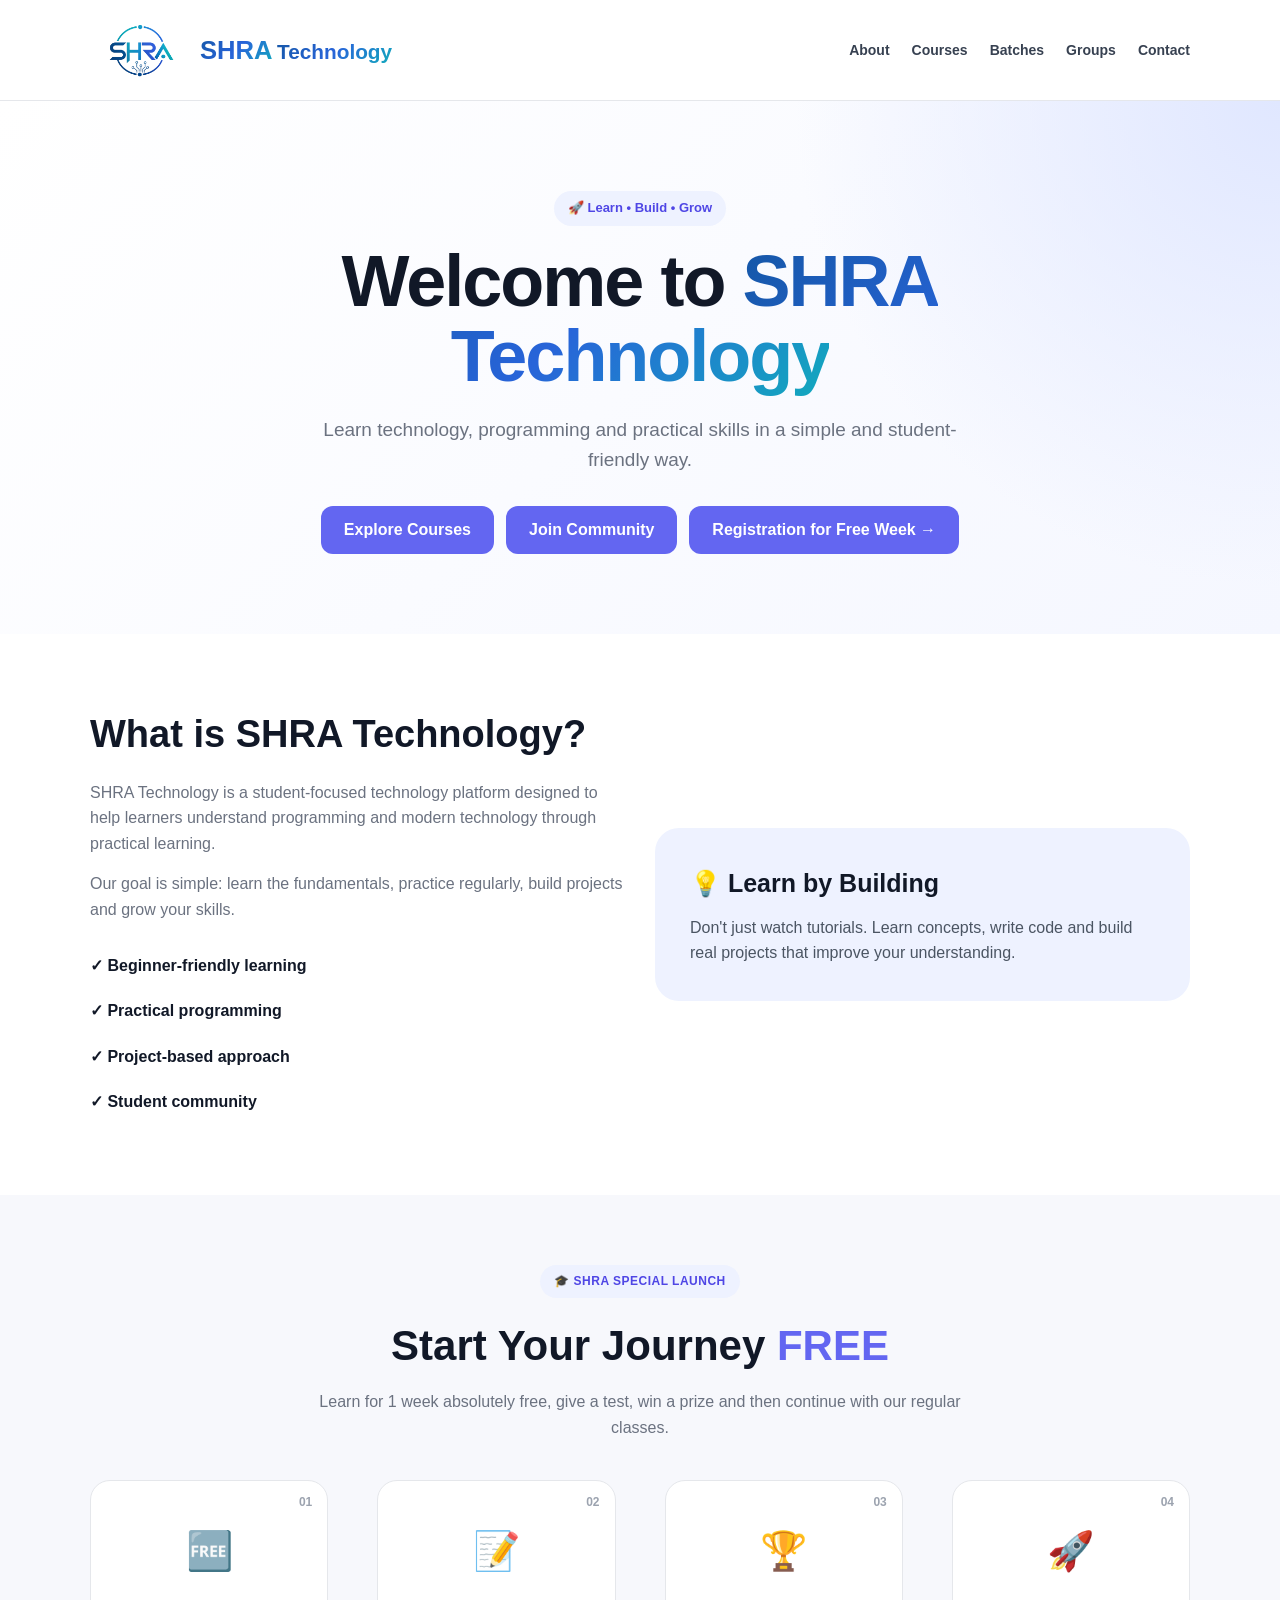
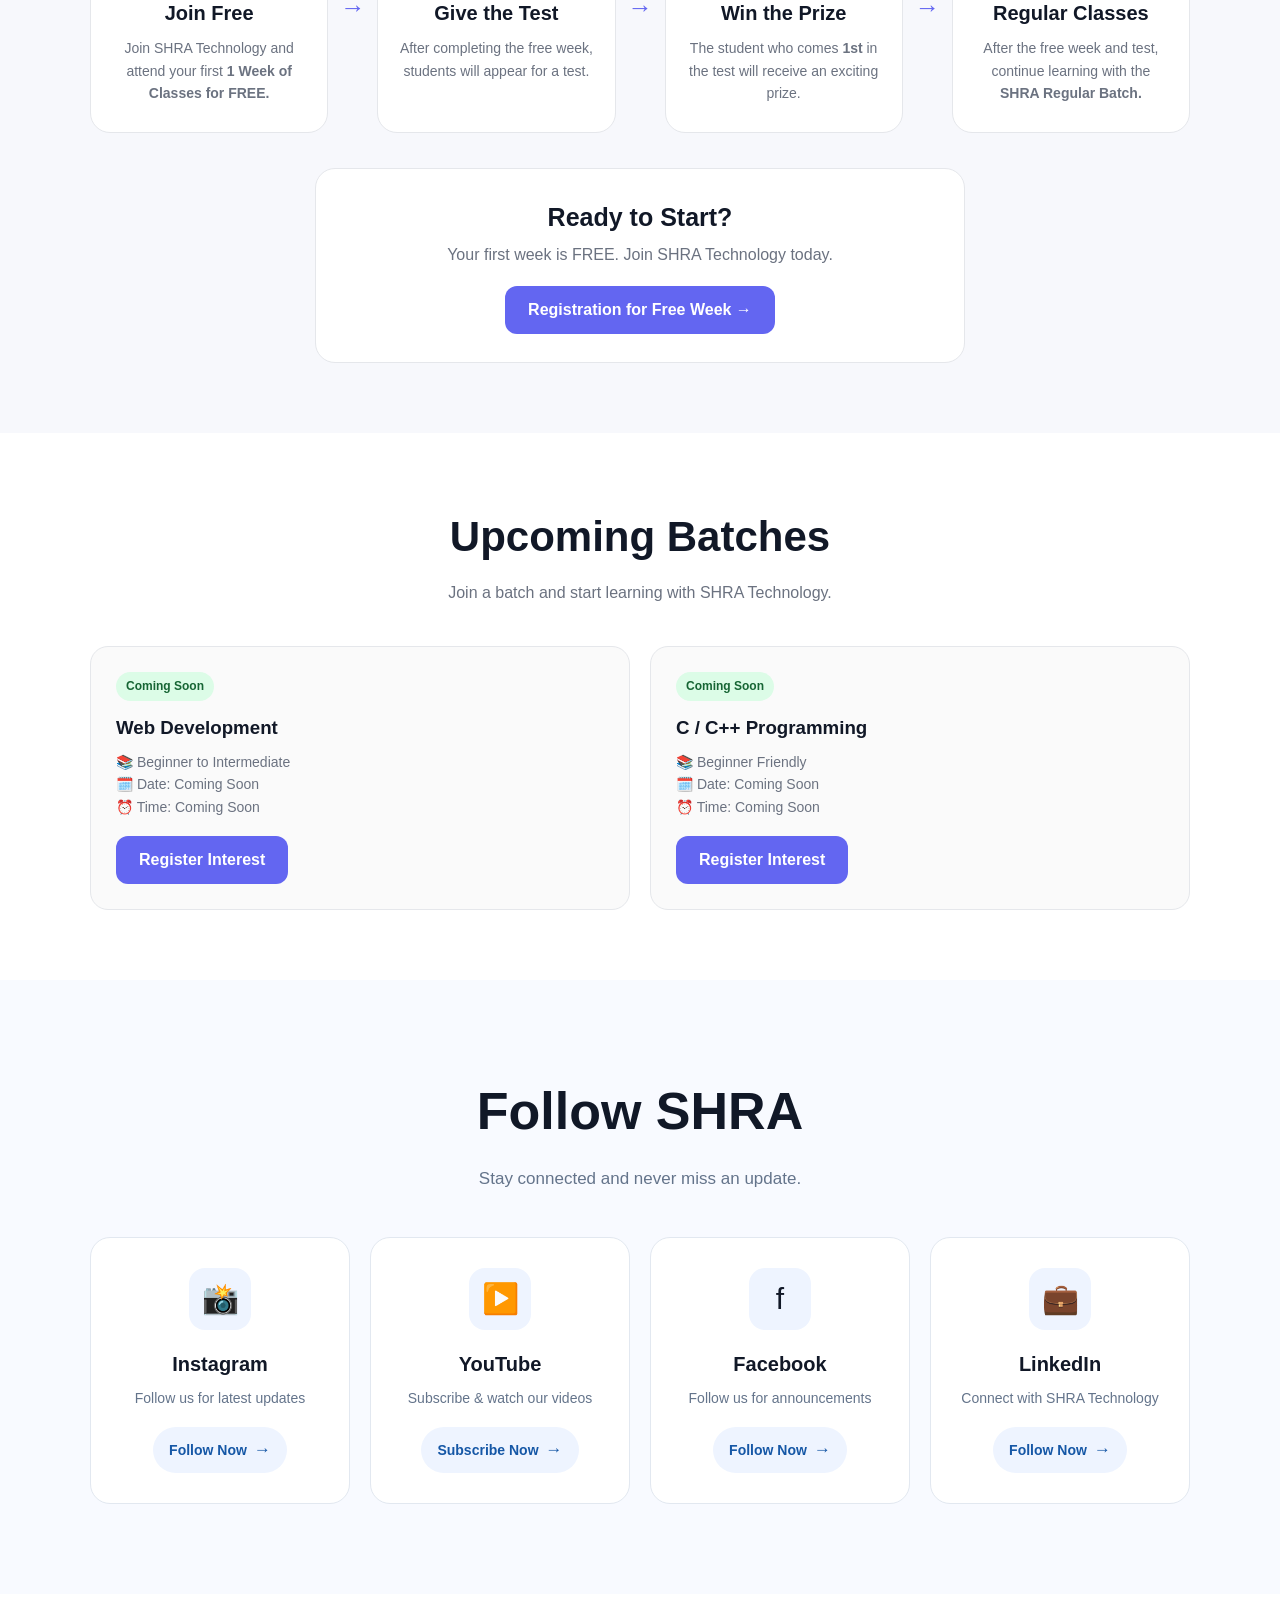
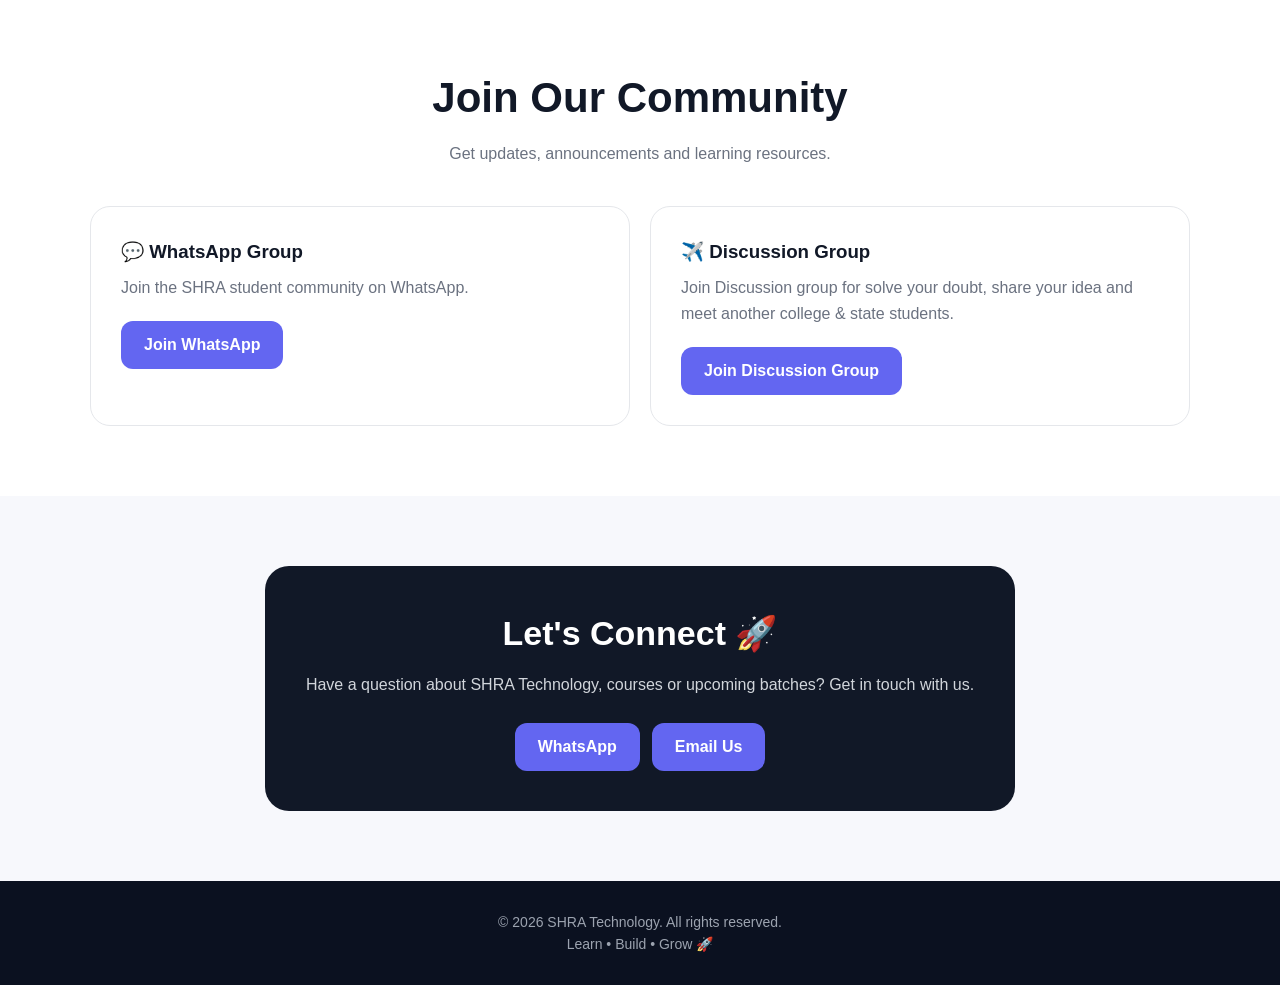
==== frontend/home/index.html @ 5fc8b81d "add backend" ====
<!DOCTYPE html>
<html lang="en">

<head>
    <meta charset="UTF-8">
    <meta name="viewport" content="width=device-width, initial-scale=1.0">

    <title>SHRA Technology | Learn • Build • Grow</title>
    <meta name="description" content="SHRA Technology - Learn programming, technology and practical skills.">

    <link rel="stylesheet" href="style.css">
</head>

<body>

    <!-- =========================
       NAVBAR
  ========================== -->

    <header>
        <div class="container navbar">

            <!-- Logo + Brand Name -->
            <a href="#home" class="brand">
                <div class="logo">
                    <img src="../../Image/logo-shra.png" alt="SHRA Technology Logo">
                </div>

                <div class="brand-name">
                    <strong>SHRA</strong>
                    <span>Technology</span>
                </div>
            </a>


            <!-- Mobile Menu -->
            <button class="menu-btn" id="menuBtn" aria-label="Open menu">
                ☰
            </button>


            <!-- Navigation -->
            <ul class="nav-links" id="navLinks">
                <li><a href="#about">About</a></li>
                <li><a href="#free-week">Courses</a></li>
                <li><a href="#batches">Batches</a></li>
                <li><a href="#community">Groups</a></li>
                <li><a href="#contact">Contact</a></li>
            </ul>

        </div>
    </header>


    <!-- =========================
       HERO
  ========================== -->

    <main>

        <section class="hero" id="home">
            <div class="container hero-content">

                <div class="badge">
                    🚀 Learn • Build • Grow
                </div>

                <h1>
                    Welcome to
                    <span>SHRA Technology</span>
                </h1>

                <p>
                    Learn technology, programming and practical skills
                    in a simple and student-friendly way.
                </p>

                <div class="hero-buttons">
                    <a href="#batches" class="btn btn-primary">
                        Explore Courses
                    </a>

                    <a href="#community" class="btn btn-primary">
                        Join Community
                    </a>

                    <a href="../registration/registration.html" class="btn btn-primary">
                        Registration for Free Week →
                    </a>
                </div>

            </div>
        </section>





        <!-- =========================
         ABOUT
    ========================== -->

        <section class="intro" id="about">

            <div class="container intro-grid">

                <div class="intro-text">

                    <h2>What is SHRA Technology?</h2>

                    <p>
                        SHRA Technology is a student-focused technology
                        platform designed to help learners understand
                        programming and modern technology through
                        practical learning.
                    </p>

                    <p>
                        Our goal is simple:
                        learn the fundamentals, practice regularly,
                        build projects and grow your skills.
                    </p>

                    <ul class="highlight-list">
                        <li>✓ Beginner-friendly learning</li>
                        <li>✓ Practical programming</li>
                        <li>✓ Project-based approach</li>
                        <li>✓ Student community</li>
                    </ul>

                </div>

                <div class="intro-card">

                    <h3>💡 Learn by Building</h3>

                    <p>
                        Don't just watch tutorials.
                        Learn concepts, write code and build
                        real projects that improve your understanding.
                    </p>

                </div>

            </div>

        </section>




        <!-- =========================
     SHRA FREE WEEK JOURNEY
========================== -->

        <section class="journey-section" id="free-week">

            <div class="container">

                <div class="section-title">
                    <span class="journey-badge">🎓 SHRA SPECIAL LAUNCH</span>

                    <h2>
                        Start Your Journey <span>FREE</span>
                    </h2>

                    <p>
                        Learn for 1 week absolutely free, give a test,
                        win a prize and then continue with our regular classes.
                    </p>
                </div>


                <div class="journey">

                    <!-- STEP 1 -->
                    <div class="journey-card">

                        <div class="step-number">01</div>

                        <div class="journey-icon">🆓</div>

                        <h3>Join Free</h3>

                        <p>
                            Join SHRA Technology and attend your
                            first <strong>1 Week of Classes for FREE.</strong>
                        </p>

                    </div>


                    <div class="journey-arrow">→</div>


                    <!-- STEP 2 -->
                    <div class="journey-card">

                        <div class="step-number">02</div>

                        <div class="journey-icon">📝</div>

                        <h3>Give the Test</h3>

                        <p>
                            After completing the free week,
                            students will appear for a test.
                        </p>

                    </div>


                    <div class="journey-arrow">→</div>


                    <!-- STEP 3 -->
                    <div class="journey-card">

                        <div class="step-number">03</div>

                        <div class="journey-icon">🏆</div>

                        <h3>Win the Prize</h3>

                        <p>
                            The student who comes <strong>1st</strong>
                            in the test will receive an exciting prize.
                        </p>

                    </div>


                    <div class="journey-arrow">→</div>


                    <!-- STEP 4 -->
                    <div class="journey-card">

                        <div class="step-number">04</div>

                        <div class="journey-icon">🚀</div>

                        <h3>Regular Classes</h3>

                        <p>
                            After the free week and test,
                            continue learning with the
                            <strong>SHRA Regular Batch.</strong>
                        </p>

                    </div>

                </div>


                <div class="journey-cta">

                    <h3>Ready to Start?</h3>

                    <p>
                        Your first week is FREE. Join SHRA Technology today.
                    </p>

                    <a href="../registration/registration.html" class="btn btn-primary">
                        Registration for Free Week →
                    </a>

                </div>

            </div>

        </section>




        <!-- =========================
         UPCOMING BATCHES
    ========================== -->

        <section class="batch-section" id="batches">

            <div class="container">

                <div class="section-title">

                    <h2>Upcoming Batches</h2>

                    <p>
                        Join a batch and start learning with SHRA Technology.
                    </p>

                </div>

                <div class="batch-list">

                    <div class="batch-card">

                        <span class="batch-status">
                            Coming Soon
                        </span>

                        <h3>Web Development</h3>

                        <p class="batch-info">
                            📚 Beginner to Intermediate<br>
                            🗓️ Date: Coming Soon<br>
                            ⏰ Time: Coming Soon
                        </p>

                        <a href="../registration/registration.html" class="btn btn-primary" target="_blank"
                            rel="noopener">
                            Register Interest
                        </a>

                    </div>


                    <div class="batch-card">

                        <span class="batch-status">
                            Coming Soon
                        </span>

                        <h3>C / C++ Programming</h3>

                        <p class="batch-info">
                            📚 Beginner Friendly<br>
                            🗓️ Date: Coming Soon<br>
                            ⏰ Time: Coming Soon
                        </p>

                        <a href="../registration/registration.html" class="btn btn-primary" target="_blank"
                            rel="noopener">
                            Register Interest
                        </a>

                    </div>

                </div>

            </div>

        </section>




        <!-- =========================
         SOCIAL MEDIA
    ========================== -->

        <section class="social-section" id="community">

            <div class="container">

                <div class="social-header">
                    <h2>Follow SHRA</h2>
                    <p>
                        Stay connected and never miss an update.
                    </p>
                </div>

                <div class="social-grid">

                    <!-- Instagram -->
                    <a href="https://www.instagram.com/shra_technologies?stkn=MTViZnFsajlxaDlvbA==" target="_blank"
                        class="social-card instagram-card">

                        <div class="social-icon">
                            📸
                        </div>

                        <h3>Instagram</h3>

                        <p>
                            Follow us for latest updates
                        </p>

                        <span class="social-action">
                            Follow Now <span>→</span>
                        </span>

                    </a>


                    <!-- YouTube -->
                    <a href="https://www.youtube.com/@shratechnology" target="_blank" class="social-card youtube-card">

                        <div class="social-icon">
                            ▶️
                        </div>

                        <h3>YouTube</h3>

                        <p>
                            Subscribe & watch our videos
                        </p>

                        <span class="social-action">
                            Subscribe Now <span>→</span>
                        </span>

                    </a>


                    <!-- Facebook -->
                    <a href="https://www.facebook.com/profile.php?id=61591352873069&mibextid=ZbWKwL" target="_blank"
                        class="social-card facebook-card">

                        <div class="social-icon">
                            f
                        </div>

                        <h3>Facebook</h3>

                        <p>
                            Follow us for announcements
                        </p>

                        <span class="social-action">
                            Follow Now <span>→</span>
                        </span>

                    </a>


                    <!-- LinkedIn -->
                    <a href="https://www.linkedin.com/company/shra-technologies/" target="_blank"
                        class="social-card linkedin-card">

                        <div class="social-icon">
                            💼
                        </div>

                        <h3>LinkedIn</h3>

                        <p>
                            Connect with SHRA Technology
                        </p>

                        <span class="social-action">
                            Follow Now <span>→</span>
                        </span>

                    </a>

                </div>

            </div>

        </section>


        <!-- =========================
         COMMUNITY GROUPS
    ========================== -->

        <section class="community" id="community">

            <div class="container">

                <div class="section-title">

                    <h2>Join Our Community</h2>

                    <p>
                        Get updates, announcements and learning resources.
                    </p>

                </div>

                <div class="community-grid">

                    <div class="community-card">

                        <h3>💬 WhatsApp Group</h3>

                        <p>
                            Join the SHRA student community on WhatsApp.
                        </p>

                        <a href="https://chat.whatsapp.com/IMfl4rnJ6Rx86sFGQqDqdq" class="btn btn-primary"
                            target="_blank" rel="noopener">
                            Join WhatsApp
                        </a>

                    </div>


                    <div class="community-card">

                        <h3>✈️ Discussion Group </h3>

                        <p>
                            Join Discussion group for solve your doubt, share your idea
                            and meet another college & state students.
                        </p>

                        <a href="https://chat.whatsapp.com/JYbAt9P2Fh1AY6NOVOBKC4" class="btn btn-primary"
                            target="_blank" rel="noopener">
                            Join Discussion Group
                        </a>

                    </div>

                </div>

            </div>

        </section>


        <!-- =========================
         CONTACT
    ========================== -->

        <section id="contact">

            <div class="container">

                <div class="contact-card">

                    <h2>Let's Connect 🚀</h2>

                    <p>
                        Have a question about SHRA Technology,
                        courses or upcoming batches?
                        Get in touch with us.
                    </p>

                    <div class="contact-links">

                        <a href="https://wa.me/918400076122" class="btn btn-primary" target="_blank" rel="noopener">
                            WhatsApp
                        </a>

                        <a href="mailto:shratechnology@gmail.com" class="btn btn-primary">
                            Email Us
                        </a>

                    </div>

                </div>

            </div>

        </section>

    </main>


    <!-- =========================
       FOOTER
  ========================== -->

    <footer>

        <div class="container">

            <p>
                © <span id="year"></span> SHRA Technology.
                All rights reserved.
            </p>

            <p>
                Learn • Build • Grow 🚀
            </p>

        </div>

    </footer>


    <!-- =========================
       JAVASCRIPT
  ========================== -->

    <script src="script.js"></script>

</body>

</html>
---- frontend/home/style.css ----
/* =========================
       RESET & GLOBAL
    ========================== */

* {
  margin: 0;
  padding: 0;
  box-sizing: border-box;
}

html {
  scroll-behavior: smooth;
}

body {
  font-family: Arial, Helvetica, sans-serif;
  background: #f7f8fc;
  color: #111827;
  line-height: 1.6;
}

a {
  text-decoration: none;
  color: inherit;
}

img {
  max-width: 100%;
  display: block;
}

.container {
  width: min(1100px, 92%);
  margin: auto;
}

section {
  padding: 70px 0;
}

.section-title {
  text-align: center;
  margin-bottom: 40px;
}

.section-title h2 {
  font-size: clamp(28px, 6vw, 42px);
  margin-bottom: 10px;
}

.section-title p {
  color: #6b7280;
  max-width: 650px;
  margin: auto;
}

/* =========================
       NAVBAR
    ========================== */

header {
  position: sticky;
  top: 0;
  z-index: 1000;

  background: rgba(255, 255, 255, 0.95);
  backdrop-filter: blur(10px);

  border-bottom: 1px solid #e5e7eb;
}

.navbar {
  min-height: 70px;

  display: flex;
  align-items: center;
  justify-content: space-between;
}


/* =========================
   LOGO + BRAND
========================= */

.brand {
  display: flex;
  align-items: center;

  gap: 10px;

  flex-shrink: 0;
}

.logo {
  display: flex;
  align-items: center;
}

.logo img {
  width: 100px;
  height: 100px;

  object-fit: contain;
  display: block;
}


/* =========================
   BRAND NAME
========================= */

.brand-name strong,
.brand-name span {
    font-weight: 800;

    background: linear-gradient(
        135deg,
        #1557a6,
        #2864d9,
        #12a9bd
    );

    font-family: "Poppins", sans-serif;

    font-size: clamp(1rem,2vw,1.7rem);
    font-weight: 600;

    -webkit-background-clip: text;
    -webkit-text-fill-color: transparent;
    background-clip: text;
}

.brand-name strong {
    font-size: clamp(1rem,2vw,1.8rem);
}

.brand-name span {
    margin-top: 5px;
    font-size: clamp(1rem,2vw,1.3rem);
}


/* =========================
   NAVIGATION
========================= */

.nav-links {
  display: flex;
  align-items: center;

  gap: 22px;

  list-style: none;
}

.nav-links a {
  font-size: 14px;
  font-weight: 600;

  color: #374151;

  transition: color 0.2s ease;
}

.nav-links a:hover {
  color: #6366f1;
}


/* =========================
   MOBILE MENU
========================= */

.menu-btn {
  display: none;

  border: none;
  background: transparent;

  font-size: 28px;

  cursor: pointer;
}


/* =========================
   MOBILE
========================= */

@media (max-width: 800px) {

  .navbar {
    min-height: 65px;
  }

  .logo img {
    width: 42px;
    height: 42px;
  }

  .brand-name strong {
    font-size: 18px;
  }

  .brand-name span {
    font-size: 15px;
  }

  .nav-links {
    position: absolute;

    top: 65px;
    left: 0;
    right: 0;

    background: white;

    display: none;
    flex-direction: column;
    align-items: flex-start;

    padding: 20px 5%;

    border-bottom: 1px solid #e5e7eb;
  }

  .nav-links.active {
    display: flex;
  }

  .menu-btn {
    display: block;
  }
}

/* =========================
       HERO
    ========================== */

.hero {
  padding: 90px 0 80px;
  background:
    radial-gradient(circle at top right, #e0e7ff, transparent 35%),
    linear-gradient(135deg, #ffffff, #f5f7ff);
}

.hero-content {
  text-align: center;
  max-width: 850px;
  margin: auto;
}

.badge {
  display: inline-block;
  padding: 7px 14px;
  border-radius: 50px;
  background: #eef2ff;
  color: #4f46e5;
  font-size: 13px;
  font-weight: 700;
  margin-bottom: 18px;
}

.hero h1 {
    font-size: clamp(40px, 10vw, 72px);
    line-height: 1.05;
    margin-bottom: 20px;
    letter-spacing: -2px;
}

.hero h1 span {
    background: linear-gradient(
        135deg,
        #1557a6,
        #2864d9,
        #12a9bd
    );

    -webkit-background-clip: text;
    -webkit-text-fill-color: transparent;
    background-clip: text;
}

.hero p {
  max-width: 650px;
  margin: auto;
  color: #6b7280;
  font-size: clamp(16px, 4vw, 19px);
}

.hero-buttons {
  display: flex;
  justify-content: center;
  gap: 12px;
  flex-wrap: wrap;
  margin-top: 30px;
}

.btn {
  display: inline-flex;
  align-items: center;
  justify-content: center;
  min-height: 48px;
  padding: 0 22px;
  border-radius: 12px;
  font-weight: 700;
  border: 1px solid transparent;
  transition: 0.2s ease;
}

.btn-primary {
  background: #6366f1;
  color: white;
}

.btn-primary:hover {
  background: #4f46e5;
  transform: translateY(-2px);
}

.btn-secondary {
  background: white;
  border-color: #d1d5db;
}

.btn-secondary:hover {
  border-color: #6366f1;
  color: #6366f1;
}

/* =========================
       QR CTA
    ========================== */

.qr-section {
  padding-top: 0;
}

.qr-card {
  background: #111827;
  color: white;
  border-radius: 24px;
  padding: 35px 25px;
  display: flex;
  align-items: center;
  justify-content: space-between;
  gap: 30px;
}

.qr-content {
  flex: 1;
}

.qr-content h2 {
  font-size: clamp(26px, 5vw, 38px);
  margin-bottom: 10px;
}

.qr-content p {
  color: #d1d5db;
  margin-bottom: 20px;
}

.qr-box {
  width: 170px;
  height: 170px;
  background: white;
  padding: 10px;
  border-radius: 14px;
  flex-shrink: 0;
}

.qr-box img {
  width: 100%;
  height: 100%;
}

/* =========================
       INTRO
    ========================== */

.intro {
  background: white;
}

.intro-grid {
  display: grid;
  grid-template-columns: 1fr 1fr;
  gap: 30px;
  align-items: center;
}

.intro-text h2 {
  font-size: 38px;
  margin-bottom: 15px;
}

.intro-text p {
  color: #6b7280;
  margin-bottom: 15px;
}

.highlight-list {
  list-style: none;
  margin-top: 20px;
}

.highlight-list li {
  padding: 10px 0;
  font-weight: 600;
}

.intro-card {
  background: #eef2ff;
  padding: 35px;
  border-radius: 24px;
}

.intro-card h3 {
  font-size: 25px;
  margin-bottom: 12px;
}

.intro-card p {
  color: #4b5563;
}

/* =========================
       COURSES
    ========================== */

.courses-grid {
  display: grid;
  grid-template-columns: repeat(3, 1fr);
  gap: 20px;
}

.course-card {
  background: white;
  padding: 25px;
  border: 1px solid #e5e7eb;
  border-radius: 18px;
  transition: 0.2s ease;
}

.course-card:hover {
  transform: translateY(-4px);
  box-shadow: 0 12px 30px rgba(0, 0, 0, 0.07);
}

.course-icon {
  font-size: 32px;
  margin-bottom: 15px;
}

.course-card h3 {
  margin-bottom: 8px;
}

.course-card p {
  color: #6b7280;
  font-size: 14px;
}

/* =========================
       BATCHES
    ========================== */

.batch-section {
  background: white;
}

.batch-list {
  display: grid;
  grid-template-columns: repeat(2, 1fr);
  gap: 20px;
}

.batch-card {
  border: 1px solid #e5e7eb;
  border-radius: 18px;
  padding: 25px;
  background: #fafafa;
}

.batch-status {
  display: inline-block;
  padding: 5px 10px;
  border-radius: 50px;
  background: #dcfce7;
  color: #166534;
  font-size: 12px;
  font-weight: 700;
  margin-bottom: 12px;
}

.batch-card h3 {
  margin-bottom: 8px;
}

.batch-info {
  color: #6b7280;
  font-size: 14px;
  margin-bottom: 18px;
}

/* =========================
       SOCIAL
    ========================== */
/* =========================
   SOCIAL SECTION
========================= */

.social-section {
    padding: 90px 0;
    background: #f8faff;
}

.social-header {
    text-align: center;
    margin-bottom: 45px;
}

.social-header h2 {
    font-size: clamp(36px, 6vw, 52px);
    color: #111827;
    margin-bottom: 12px;
}

.social-header p {
    color: #64748b;
    font-size: 17px;
}


/* =========================
   SOCIAL GRID
========================= */

.social-grid {
    display: grid;

    grid-template-columns:
        repeat(4, 1fr);

    gap: 20px;

    max-width: 1100px;

    margin: auto;
}


/* =========================
   SOCIAL CARD
========================= */

.social-card {
    position: relative;

    display: flex;
    flex-direction: column;

    align-items: center;
    justify-content: center;

    text-align: center;

    min-height: 230px;

    padding: 30px 20px;

    background: #ffffff;

    border: 1px solid #e2e8f0;

    border-radius: 20px;

    text-decoration: none;

    transition:
        transform 0.25s ease,
        box-shadow 0.25s ease,
        border-color 0.25s ease;
}


/* Hover */

.social-card:hover {
    transform: translateY(-7px);

    box-shadow:
        0 15px 35px rgba(15, 23, 42, 0.10);

    border-color: #2563eb;
}


/* =========================
   ICON
========================= */

.social-icon {

    width: 62px;
    height: 62px;

    display: flex;

    align-items: center;
    justify-content: center;

    margin-bottom: 18px;

    border-radius: 16px;

    background: #eef4ff;

    font-size: 30px;

    transition: transform 0.25s ease;
}

.social-card:hover .social-icon {
    transform: scale(1.08);
}


/* =========================
   TITLE
========================= */

.social-card h3 {

    margin: 0 0 8px;

    font-size: 20px;

    font-weight: 800;

    color: #111827;
}


/* =========================
   DESCRIPTION
========================= */

.social-card p {

    margin: 0 0 18px;

    color: #64748b;

    font-size: 14px;

    line-height: 1.5;
}


/* =========================
   ACTION
========================= */

.social-action {

    display: inline-flex;

    align-items: center;

    gap: 7px;

    padding: 9px 16px;

    border-radius: 50px;

    background: #eef4ff;

    color: #1557a6;

    font-size: 14px;

    font-weight: 800;

    transition:
        background 0.25s ease,
        color 0.25s ease;
}

.social-action span {
    font-size: 17px;
}

.social-card:hover .social-action {
    background: #1557a6;
    color: #ffffff;
}


/* =========================
   MOBILE
========================= */

@media (max-width: 850px) {

    .social-grid {
        grid-template-columns:
            repeat(2, 1fr);
    }

}

@media (max-width: 500px) {

    .social-section {
        padding: 70px 15px;
    }

    .social-grid {
        grid-template-columns: 1fr;

        gap: 15px;
    }

    .social-card {
        min-height: 210px;
    }

}

/* =========================
       COMMUNITY
    ========================== */

.community {
  background: white;
}

.community-grid {
  display: grid;
  grid-template-columns: 1fr 1fr;
  gap: 20px;
}

.community-card {
  padding: 30px;
  border-radius: 20px;
  border: 1px solid #e5e7eb;
}

.community-card h3 {
  margin-bottom: 8px;
}

.community-card p {
  color: #6b7280;
  margin-bottom: 20px;
}

/* =========================
       CONTACT
    ========================== */

.contact-card {
  max-width: 750px;
  margin: auto;
  background: #111827;
  color: white;
  border-radius: 24px;
  padding: 40px 25px;
  text-align: center;
}

.contact-card h2 {
  font-size: 34px;
  margin-bottom: 12px;
}

.contact-card p {
  color: #d1d5db;
  margin-bottom: 25px;
}

.contact-links {
  display: flex;
  justify-content: center;
  gap: 12px;
  flex-wrap: wrap;
}

/* =========================
       FOOTER
    ========================== */

footer {
  padding: 30px 0;
  background: #0b1120;
  color: #9ca3af;
  text-align: center;
  font-size: 14px;
}

/* =========================
       RESPONSIVE
    ========================== */

@media (max-width: 800px) {

  .nav-links {
    position: absolute;
    top: 70px;
    left: 0;
    right: 0;
    background: white;
    display: none;
    flex-direction: column;
    padding: 20px 5%;
    border-bottom: 1px solid #e5e7eb;
  }

  .nav-links.active {
    display: flex;
  }

  .menu-btn {
    display: block;
  }

  .qr-card {
    flex-direction: column;
    text-align: center;
  }

  .intro-grid {
    grid-template-columns: 1fr;
  }

  .courses-grid {
    grid-template-columns: 1fr 1fr;
  }

  .social-grid {
    grid-template-columns: 1fr 1fr;
  }
}

@media (max-width: 520px) {

  section {
    padding: 55px 0;
  }

  .hero {
    padding: 70px 0 60px;
  }

  .courses-grid,
  .batch-list,
  .community-grid {
    grid-template-columns: 1fr;
  }

  .social-grid {
    grid-template-columns: 1fr 1fr;
  }

  .intro-text h2 {
    font-size: 30px;
  }

  .qr-box {
    width: 155px;
    height: 155px;
  }

  .btn {
    width: 100%;
  }

  .hero-buttons {
    flex-direction: column;
  }
}




/* =========================
   FREE WEEK JOURNEY
========================== */

.journey-section {
  background: #f7f8fc;
}

.journey-badge {
  display: inline-block;
  padding: 7px 14px;
  margin-bottom: 14px;

  border-radius: 50px;

  background: #eef2ff;
  color: #4f46e5;

  font-size: 12px;
  font-weight: 800;
  letter-spacing: 0.5px;
}

.section-title h2 span {
  color: #6366f1;
}

.journey {
  display: flex;
  align-items: stretch;
  justify-content: center;
  gap: 12px;
}

.journey-card {
  position: relative;

  flex: 1;
  min-width: 0;

  padding: 28px 20px;

  background: white;

  border: 1px solid #e5e7eb;
  border-radius: 20px;

  text-align: center;

  transition: 0.2s ease;
}

.journey-card:hover {
  transform: translateY(-5px);
  box-shadow: 0 12px 30px rgba(0, 0, 0, 0.07);
}

.step-number {
  position: absolute;

  top: 12px;
  right: 15px;

  font-size: 12px;
  font-weight: 800;

  color: #9ca3af;
}

.journey-icon {
  font-size: 38px;
  margin: 12px 0 15px;
}

.journey-card h3 {
  font-size: 20px;
  margin-bottom: 8px;
}

.journey-card p {
  color: #6b7280;
  font-size: 14px;
}

.journey-arrow {
  display: flex;
  align-items: center;
  justify-content: center;

  font-size: 25px;
  font-weight: 800;

  color: #6366f1;
}

.journey-cta {
  max-width: 650px;
  margin: 35px auto 0;

  padding: 28px;

  background: white;
  border: 1px solid #e5e7eb;
  border-radius: 20px;

  text-align: center;
}

.journey-cta h3 {
  font-size: 25px;
  margin-bottom: 5px;
}

.journey-cta p {
  color: #6b7280;
  margin-bottom: 18px;
}


/* =========================
   MOBILE
========================== */

@media (max-width: 800px) {

  .journey {
    flex-direction: column;
    gap: 12px;
  }

  .journey-card {
    width: 100%;
  }

  .journey-arrow {
    transform: rotate(90deg);
    height: 25px;
  }

}
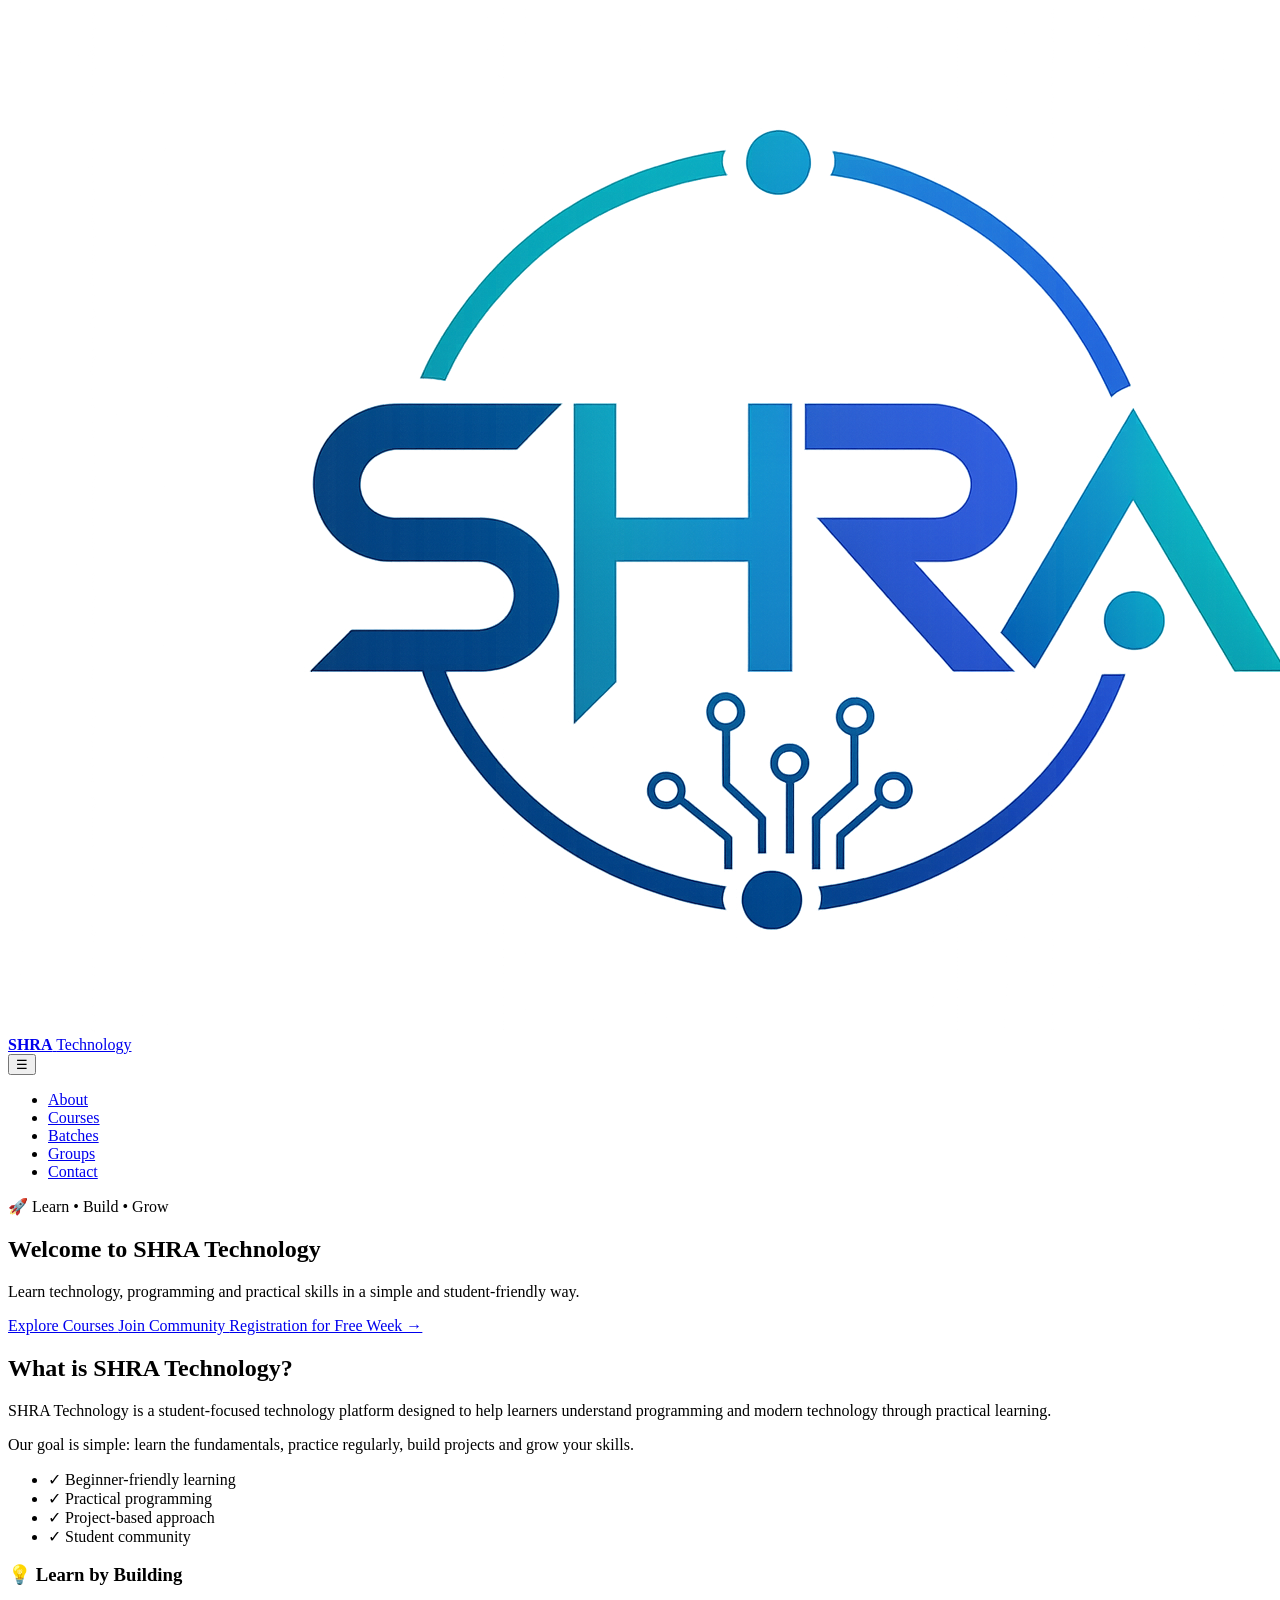
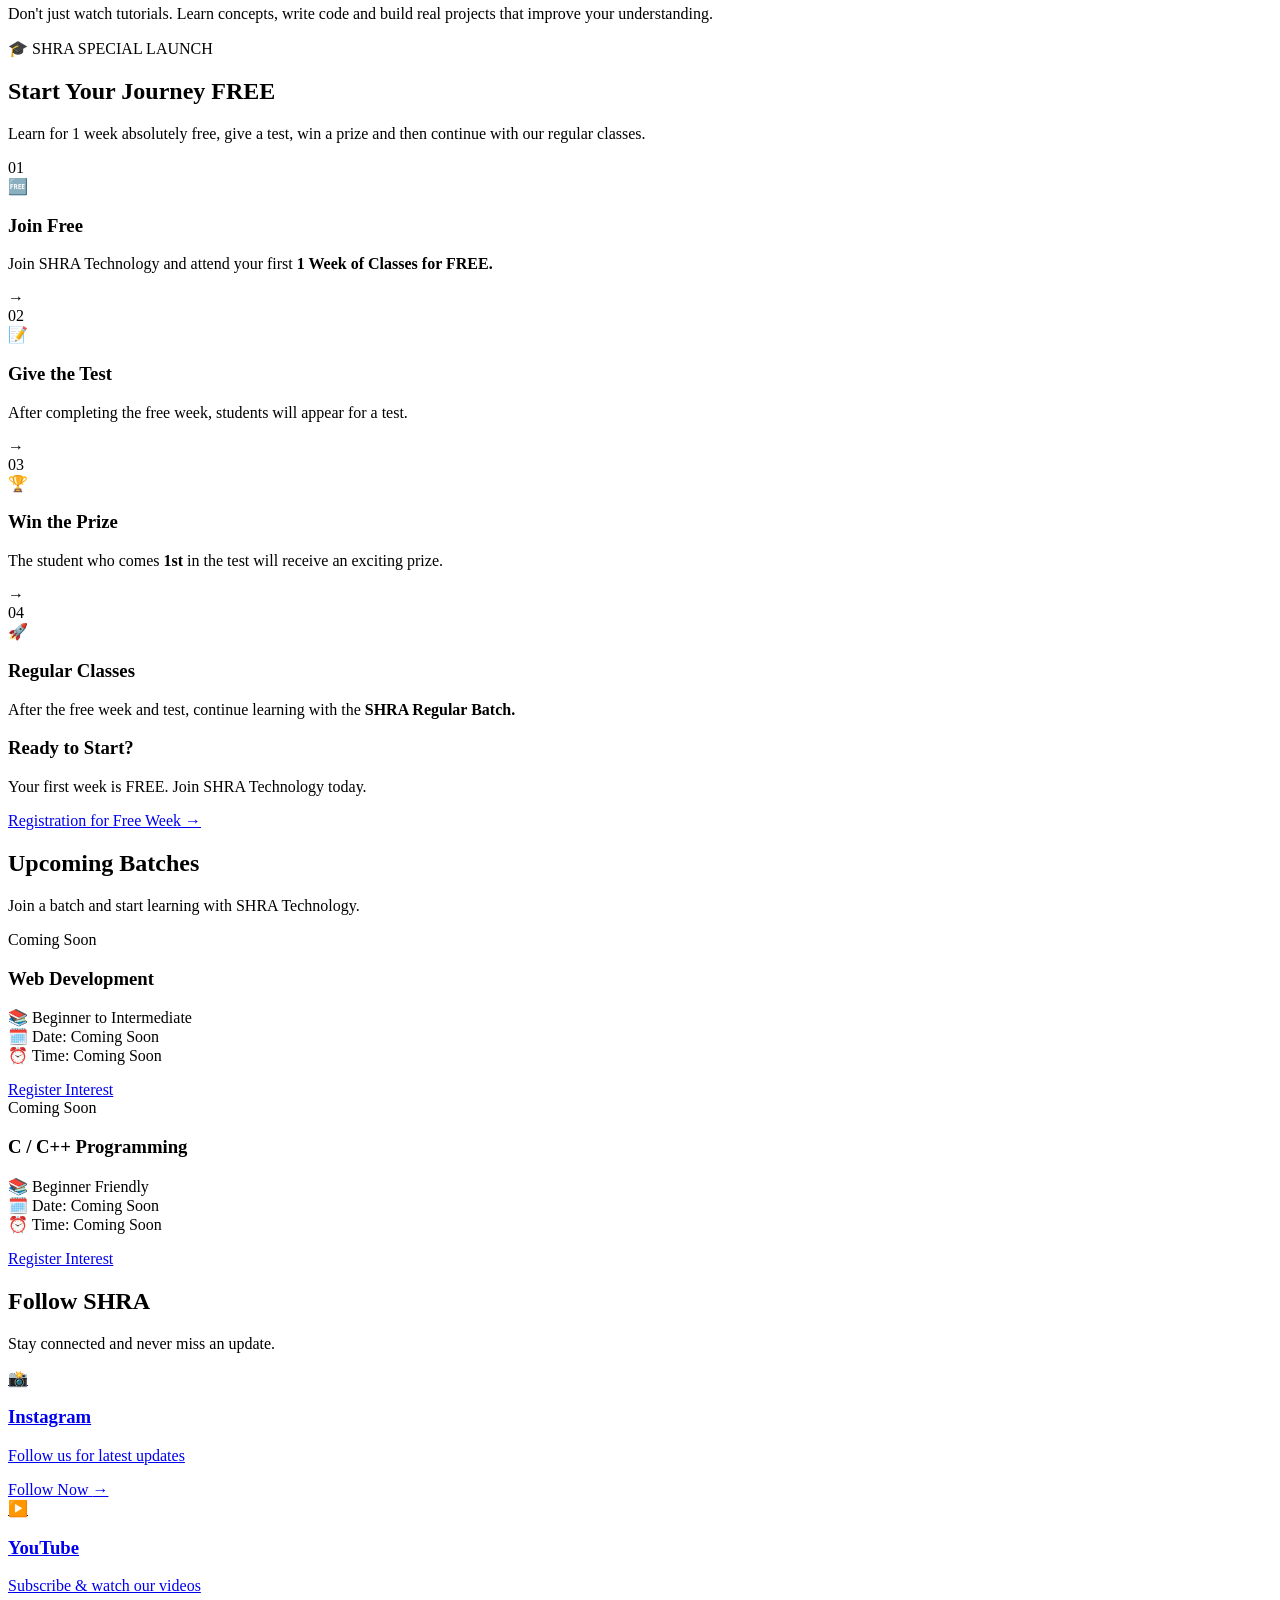
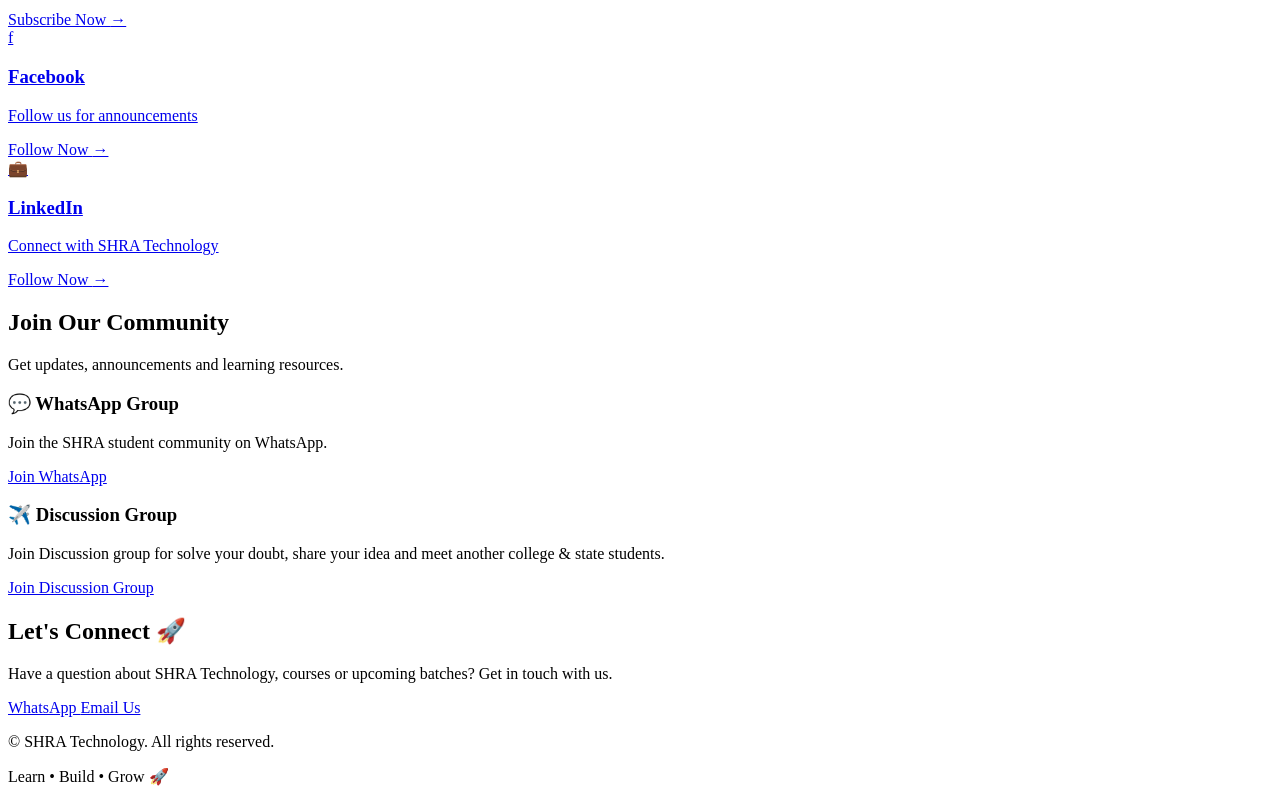
==== commit 2d007d25: "Update index.html" ====
--- a/frontend/home/index.html
+++ b/frontend/home/index.html
@@ -8,7 +8,7 @@
     <title>SHRA Technology | Learn • Build • Grow</title>
     <meta name="description" content="SHRA Technology - Learn programming, technology and practical skills.">
 
-    <link rel="stylesheet" href="style.css">
+    <link rel="stylesheet" href="home/style.css">
 </head>
 
 <body>
@@ -23,7 +23,7 @@
             <!-- Logo + Brand Name -->
             <a href="#home" class="brand">
                 <div class="logo">
-                    <img src="../../Image/logo-shra.png" alt="SHRA Technology Logo">
+                    <img src="../Image/logo-shra.png" alt="SHRA Technology Logo">
                 </div>
 
                 <div class="brand-name">
@@ -576,8 +576,8 @@
        JAVASCRIPT
   ========================== -->
 
-    <script src="script.js"></script>
+    <script src="home/script.js"></script>
 
 </body>
 
-</html>+</html>
